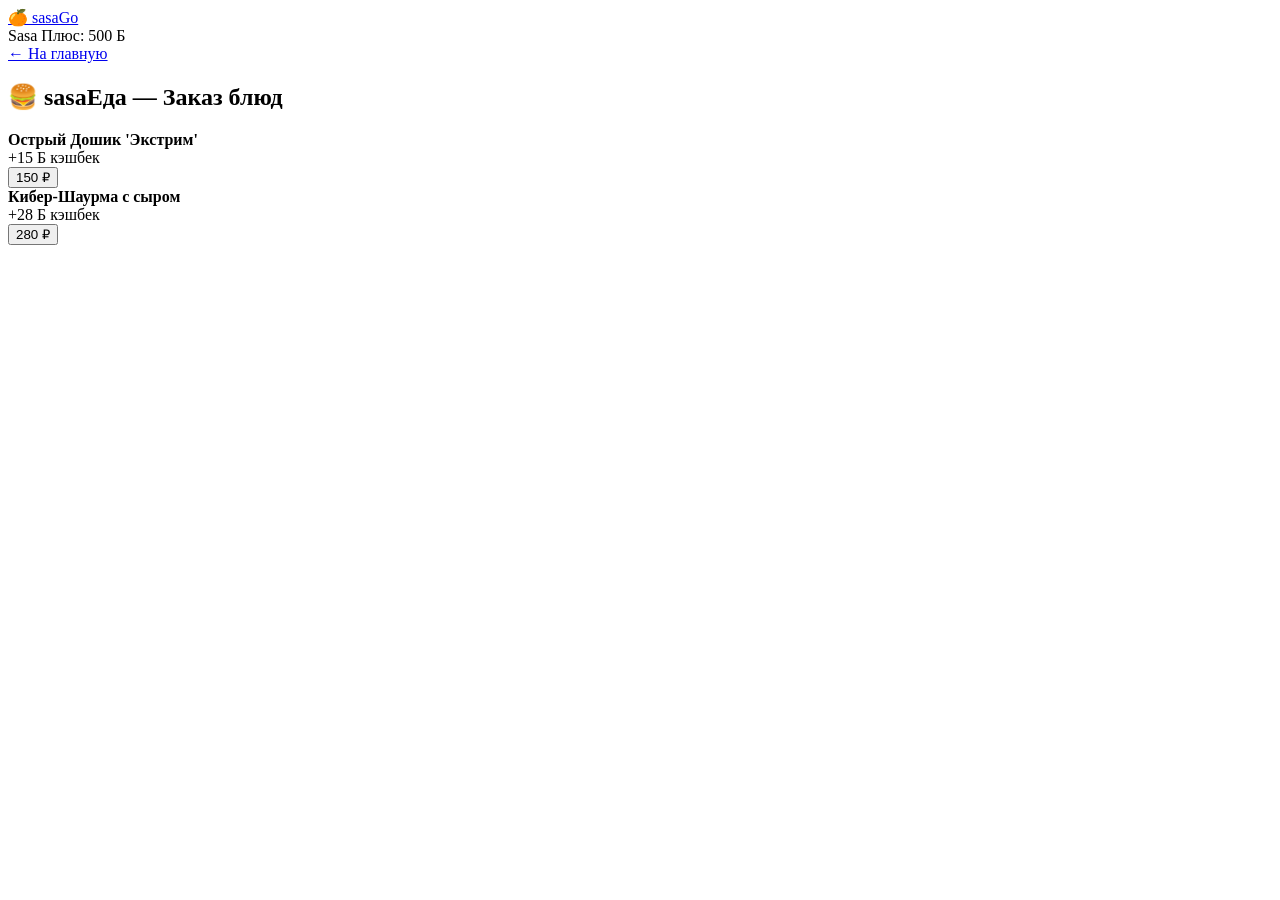
==== templates/food.html @ c4944858 "Add files via upload" ====
<!DOCTYPE html>
<html lang="ru">
<head>
    <meta charset="UTF-8">
    <title>sasaЕда — Доставка</title>
    <link rel="stylesheet" href="css/main.css">
    <link rel="stylesheet" href="css/forms.css">
</head>
<body>

<div class="app-container">
    <header>
        <a href="index.html" class="logo">🍊 sasaGo</a>
        <div class="balance-card">Sasa Плюс: 500 Б</div>
    </header>

    <main class="content">
        <a href="index.html" class="btn btn-back">← На главную</a>
        <h2>🍔 sasaЕда — Заказ блюд</h2>

        <div class="menu-list">
            <div class="menu-item">
                <div>
                    <b>Острый Дошик 'Экстрим'</b>
                    <div class="cashback-badge">+15 Б кэшбек</div>
                </div>
                <button class="btn" onclick="alert('Заказ оформлен!')">150 ₽</button>
            </div>
            <div class="menu-item">
                <div>
                    <b>Кибер-Шаурма с сыром</b>
                    <div class="cashback-badge">+28 Б кэшбек</div>
                </div>
                <button class="btn" onclick="alert('Заказ оформлен!')">280 ₽</button>
            </div>
        </div>
    </main>
</div>

</body>
</html>
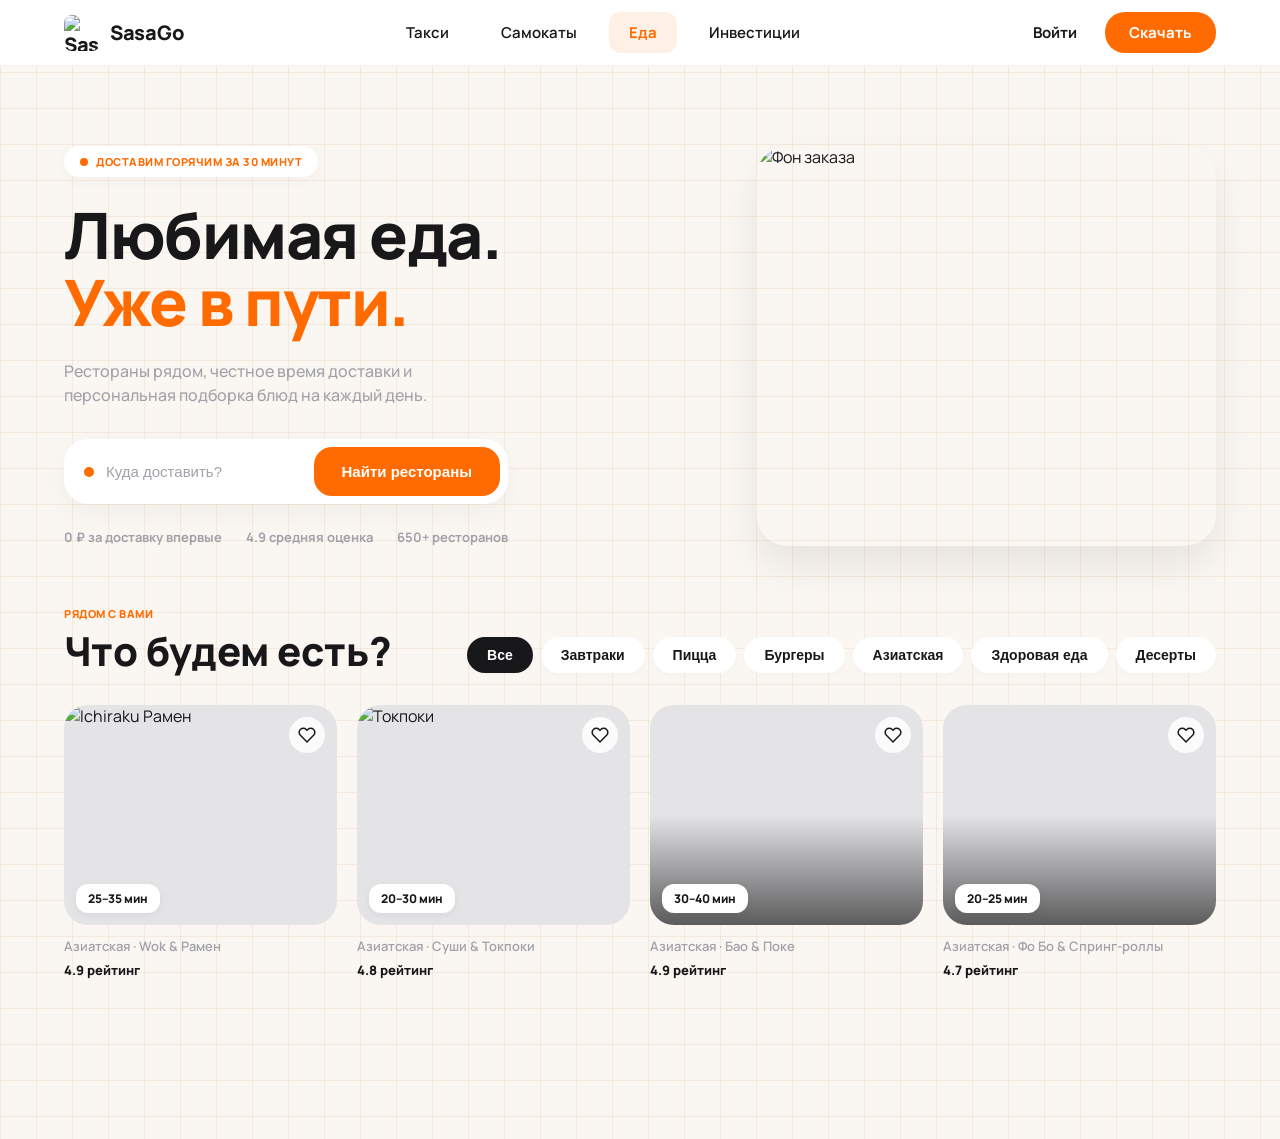
==== commit a97cd842: "Add files via upload" ====
--- a/templates/food.html
+++ b/templates/food.html
@@ -2,40 +2,500 @@
 <html lang="ru">
 <head>
     <meta charset="UTF-8">
-    <title>sasaЕда — Доставка</title>
-    <link rel="stylesheet" href="css/main.css">
-    <link rel="stylesheet" href="css/forms.css">
+    <meta name="viewport" content="width=device-width, initial-scale=1.0">
+    <title>SasaGo — Еда</title>
+    <link rel="stylesheet" href="../css/main.css">
+    <style>
+        /* HERO СЕКЦИЯ */
+        .food-hero {
+            display: flex;
+            align-items: center;
+            justify-content: space-between;
+            gap: 40px;
+            margin: 40px 0 50px;
+        }
+
+        .food-hero-left {
+            max-width: 520px;
+        }
+
+        .hot-badge {
+            display: inline-flex;
+            align-items: center;
+            gap: 8px;
+            background: #FFFFFF;
+            padding: 8px 16px;
+            border-radius: 20px;
+            font-size: 11px;
+            font-weight: 800;
+            color: var(--orange-primary);
+            text-transform: uppercase;
+            letter-spacing: 0.5px;
+            box-shadow: 0 4px 15px rgba(0, 0, 0, 0.03);
+            margin-bottom: 24px;
+        }
+
+        .hot-badge::before {
+            content: "";
+            width: 8px;
+            height: 8px;
+            background-color: var(--orange-primary);
+            border-radius: 50%;
+        }
+
+        .food-title {
+            font-size: 64px;
+            font-weight: 900;
+            line-height: 1.05;
+            color: var(--text-dark);
+            margin-bottom: 24px;
+            letter-spacing: -1.5px;
+        }
+
+        .food-title span {
+            color: var(--orange-primary);
+        }
+
+        .food-desc {
+            font-size: 16px;
+            line-height: 1.5;
+            color: var(--text-subtle);
+            font-weight: 500;
+            margin-bottom: 32px;
+            max-width: 440px;
+        }
+
+        /* Поле ввода адреса */
+        .address-search-box {
+            background: #FFFFFF;
+            border-radius: 24px;
+            padding: 8px 8px 8px 20px;
+            display: flex;
+            align-items: center;
+            justify-content: space-between;
+            box-shadow: 0 10px 30px rgba(0, 0, 0, 0.04);
+            margin-bottom: 24px;
+            max-width: 480px;
+        }
+
+        .address-input-wrapper {
+            display: flex;
+            align-items: center;
+            gap: 12px;
+            flex-grow: 1;
+        }
+
+        .address-dot {
+            width: 10px;
+            height: 10px;
+            background-color: var(--orange-primary);
+            border-radius: 50%;
+            flex-shrink: 0;
+        }
+
+        .address-input {
+            border: none;
+            outline: none;
+            font-size: 15px;
+            font-weight: 600;
+            color: var(--text-dark);
+            width: 100%;
+            background: transparent;
+        }
+
+        .address-input::placeholder {
+            color: #A1A1AA;
+            font-weight: 500;
+        }
+
+        .btn-find-rest {
+            background: var(--orange-primary);
+            color: #FFFFFF;
+            border: none;
+            padding: 16px 28px;
+            border-radius: 18px;
+            font-size: 15px;
+            font-weight: 700;
+            cursor: pointer;
+            transition: all 0.2s ease;
+            white-space: nowrap;
+        }
+
+        .btn-find-rest:hover {
+            background: var(--orange-hover);
+        }
+
+        .food-stats-row {
+            display: flex;
+            align-items: center;
+            gap: 24px;
+            font-size: 13px;
+            color: var(--text-subtle);
+            font-weight: 700;
+        }
+
+        /* Карточка с фото без черной рамки */
+        .order-status-card {
+            width: 460px;
+            height: 400px;
+            border-radius: 32px;
+            position: relative;
+            overflow: hidden;
+            box-shadow: 0 20px 40px rgba(0, 0, 0, 0.08);
+        }
+
+        .order-card-bg {
+            width: 100%;
+            height: 100%;
+            object-fit: cover;
+            display: block;
+        }
+
+        /* СЕКЦИЯ КАТАЛОГА */
+        .catalog-section {
+            margin: 60px 0;
+        }
+
+        .catalog-header {
+            display: flex;
+            align-items: flex-end;
+            justify-content: space-between;
+            margin-bottom: 32px;
+            flex-wrap: wrap;
+            gap: 20px;
+        }
+
+        .catalog-title-group .sub-badge {
+            font-size: 11px;
+            font-weight: 800;
+            color: var(--orange-primary);
+            letter-spacing: 0.5px;
+            text-transform: uppercase;
+            margin-bottom: 8px;
+        }
+
+        .catalog-title {
+            font-size: 40px;
+            font-weight: 900;
+            color: var(--text-dark);
+            line-height: 1.1;
+        }
+
+        .category-pills {
+            display: flex;
+            gap: 8px;
+            flex-wrap: wrap;
+        }
+
+        .pill-btn {
+            background: #FFFFFF;
+            border: none;
+            padding: 10px 20px;
+            border-radius: 20px;
+            font-size: 14px;
+            font-weight: 700;
+            color: var(--text-dark);
+            cursor: pointer;
+            transition: all 0.2s ease;
+            box-shadow: 0 2px 8px rgba(0,0,0,0.02);
+        }
+
+        .pill-btn:hover {
+            background: #E4E4E7;
+        }
+
+        .pill-btn.active {
+            background: #18181B;
+            color: #FFFFFF;
+        }
+
+        /* Сетка карточек */
+        .restaurants-grid {
+            display: grid;
+            grid-template-columns: repeat(4, 1fr);
+            gap: 20px;
+            margin-bottom: 40px;
+        }
+
+        .restaurant-card {
+            display: flex;
+            flex-direction: column;
+            transition: transform 0.2s ease;
+        }
+
+        .restaurant-card:hover {
+            transform: translateY(-4px);
+        }
+
+        .card-image-box {
+            width: 100%;
+            height: 220px;
+            background: #E4E4E7;
+            border-radius: 24px;
+            position: relative;
+            margin-bottom: 12px;
+            overflow: hidden;
+            background-size: cover;
+            background-position: center;
+        }
+
+        .card-img {
+            width: 100%;
+            height: 100%;
+            object-fit: cover;
+            display: block;
+        }
+
+        .fav-btn {
+            position: absolute;
+            top: 12px;
+            right: 12px;
+            width: 36px;
+            height: 36px;
+            background: rgba(255, 255, 255, 0.85);
+            backdrop-filter: blur(8px);
+            border-radius: 50%;
+            display: flex;
+            align-items: center;
+            justify-content: center;
+            cursor: pointer;
+            border: none;
+            z-index: 1;
+            transition: transform 0.2s ease;
+        }
+
+        .fav-btn:hover {
+            transform: scale(1.1);
+        }
+
+        .time-badge {
+            position: absolute;
+            bottom: 12px;
+            left: 12px;
+            background: #FFFFFF;
+            padding: 6px 12px;
+            border-radius: 12px;
+            font-size: 12px;
+            font-weight: 800;
+            color: var(--text-dark);
+            box-shadow: 0 2px 8px rgba(0, 0, 0, 0.06);
+            z-index: 1;
+        }
+
+
+        .restaurant-name {
+            font-size: 18px;
+            font-weight: 800;
+            color: var(--text-dark);
+        }
+
+        .add-btn {
+            width: 32px;
+            height: 32px;
+            background: #F4F4F5;
+            border-radius: 50%;
+            border: none;
+            display: flex;
+            align-items: center;
+            justify-content: center;
+            font-size: 18px;
+            font-weight: 600;
+            color: var(--text-dark);
+            cursor: pointer;
+            transition: all 0.2s ease;
+        }
+
+        .add-btn:hover {
+            background: var(--orange-primary);
+            color: #FFFFFF;
+        }
+
+        .restaurant-meta {
+            font-size: 13px;
+            color: var(--text-subtle);
+            font-weight: 600;
+            margin-bottom: 6px;
+        }
+
+        .restaurant-rating {
+            font-size: 13px;
+            font-weight: 800;
+            color: var(--text-dark);
+        }
+
+        /* Адаптив */
+        @media (max-width: 992px) {
+            .food-hero { flex-direction: column; }
+            .order-status-card { width: 100%; }
+            .restaurants-grid { grid-template-columns: repeat(2, 1fr); }
+        }
+
+        @media (max-width: 576px) {
+            .restaurants-grid { grid-template-columns: 1fr; }
+        }
+    </style>
 </head>
 <body>
 
-<div class="app-container">
-    <header>
-        <a href="index.html" class="logo">🍊 sasaGo</a>
-        <div class="balance-card">Sasa Плюс: 500 Б</div>
-    </header>
-
-    <main class="content">
-        <a href="index.html" class="btn btn-back">← На главную</a>
-        <h2>🍔 sasaЕда — Заказ блюд</h2>
-
-        <div class="menu-list">
-            <div class="menu-item">
-                <div>
-                    <b>Острый Дошик 'Экстрим'</b>
-                    <div class="cashback-badge">+15 Б кэшбек</div>
-                </div>
-                <button class="btn" onclick="alert('Заказ оформлен!')">150 ₽</button>
-            </div>
-            <div class="menu-item">
-                <div>
-                    <b>Кибер-Шаурма с сыром</b>
-                    <div class="cashback-badge">+28 Б кэшбек</div>
-                </div>
-                <button class="btn" onclick="alert('Заказ оформлен!')">280 ₽</button>
+    <!-- ШАПКА -->
+    <header class="navbar">
+        <div class="nav-container">
+            <a href="index.html" class="logo">
+                <img src="assets/sasavot.jpg" alt="SasaGo" class="logo-img">
+                <span class="logo-text">SasaGo</span>
+            </a>
+
+            <nav class="nav-links">
+                <a href="taxi.html" class="nav-tab">Такси</a>
+                <a href="scooters.html" class="nav-tab">Самокаты</a>
+                <a href="food.html" class="nav-tab active">Еда</a>
+                <a href="invest.html" class="nav-tab">Инвестиции</a>
+            </nav>
+
+            <div class="nav-actions">
+                <button class="btn-login">Войти</button>
+                <button class="btn-download">Скачать</button>
             </div>
         </div>
-    </main>
-</div>
-
+    </header>
+
+    <div class="taxi-container">
+        
+        <!-- ВЕРХНИЙ БЛОК -->
+        <div class="food-hero">
+            <div class="food-hero-left">
+                <div class="hot-badge">ДОСТАВИМ ГОРЯЧИМ ЗА 30 МИНУТ</div>
+
+                <h1 class="food-title">
+                    Любимая еда.<br>
+                    <span>Уже в пути.</span>
+                </h1>
+
+                <p class="food-desc">
+                    Рестораны рядом, честное время доставки и персональная подборка блюд на каждый день.
+                </p>
+
+                <div class="address-search-box">
+                    <div class="address-input-wrapper">
+                        <div class="address-dot"></div>
+                        <input type="text" class="address-input" placeholder="Куда доставить?">
+                    </div>
+                    <button class="btn-find-rest">Найти рестораны</button>
+                </div>
+
+                <div class="food-stats-row">
+                    <span>0 ₽ за доставку впервые</span>
+                    <span>4.9 средняя оценка</span>
+                    <span>650+ ресторанов</span>
+                </div>
+            </div>
+
+            <!-- Карточка с поросятами -->
+            <div class="order-status-card">
+                <img src="assets/svinke.jpg" alt="Фон заказа" class="order-card-bg">
+            </div>
+        </div>
+
+        <!-- КАТАЛОГ -->
+        <div class="catalog-section">
+            <div class="catalog-header">
+                <div class="catalog-title-group">
+                    <div class="sub-badge">РЯДОМ С ВАМИ</div>
+                    <h2 class="catalog-title">Что будем есть?</h2>
+                </div>
+
+                <div class="category-pills">
+                    <button class="pill-btn active" data-category="all">Все</button>
+                    <button class="pill-btn" data-category="breakfast">Завтраки</button>
+                    <button class="pill-btn" data-category="pizza">Пицца</button>
+                    <button class="pill-btn" data-category="burgers">Бургеры</button>
+                    <button class="pill-btn" data-category="asian">Азиатская</button>
+                    <button class="pill-btn" data-category="healthy">Здоровая еда</button>
+                    <button class="pill-btn" data-category="desserts">Десерты</button>
+                </div>
+            </div>
+
+            <!-- Сетка ресторанов -->
+            <div class="restaurants-grid" id="restaurants-grid">
+                
+                <div class="restaurant-card" data-category="asian">
+                    <div class="card-image-box">
+                        <img src="assets/ichiraku.jpg" alt="Ichiraku Рамен" class="card-img">
+                        <button class="fav-btn" aria-label="В избранное">
+                            <svg width="18" height="18" viewBox="0 0 24 24" fill="none" stroke="#18181B" stroke-width="2"><path d="M20.84 4.61a5.5 5.5 0 0 0-7.78 0L12 5.67l-1.06-1.06a5.5 5.5 0 0 0-7.78 7.78l1.06 1.06L12 21.23l7.78-7.78 1.06-1.06a5.5 5.5 0 0 0 0-7.78z"></path></svg>
+                        </button>
+                        <div class="time-badge">25–35 мин</div>
+                    </div>
+                    <div class="restaurant-meta">Азиатская · Wok & Рамен</div>
+                    <div class="restaurant-rating">4.9 рейтинг</div>
+                </div>
+                <div class="restaurant-card" data-category="asian">
+                    <div class="card-image-box">
+                        <!-- Картинка внутри блока, старый background-image убран -->
+                        <img src="assets/tokpoki.jpg" alt="Токпоки" class="card-img">
+                        
+                        <button class="fav-btn" aria-label="В избранное">
+                            <svg width="18" height="18" viewBox="0 0 24 24" fill="none" stroke="#18181B" stroke-width="2">
+                                <path d="M20.84 4.61a5.5 5.5 0 0 0-7.78 0L12 5.67l-1.06-1.06a5.5 5.5 0 0 0-7.78 7.78l1.06 1.06L12 21.23l7.78-7.78 1.06-1.06a5.5 5.5 0 0 0 0-7.78z"></path>
+                            </svg>
+                        </button>
+                        <div class="time-badge">20–30 мин</div>
+                    </div>
+                    <div class="restaurant-meta">Азиатская · Суши & Токпоки</div>
+                    <div class="restaurant-rating">4.8 рейтинг</div>
+                </div>
+
+                <div class="restaurant-card" data-category="asian breakfast">
+                    <div class="card-image-box" style="background-image: linear-gradient(180deg, rgba(0,0,0,0) 50%, rgba(0,0,0,0.6) 100%), url('../assets/food3.jpg');">
+                        <button class="fav-btn" aria-label="В избранное">
+                            <svg width="18" height="18" viewBox="0 0 24 24" fill="none" stroke="#18181B" stroke-width="2"><path d="M20.84 4.61a5.5 5.5 0 0 0-7.78 0L12 5.67l-1.06-1.06a5.5 5.5 0 0 0-7.78 7.78l1.06 1.06L12 21.23l7.78-7.78 1.06-1.06a5.5 5.5 0 0 0 0-7.78z"></path></svg>
+                        </button>
+                        <div class="time-badge">30–40 мин</div>
+                    </div>
+                    <div class="restaurant-meta">Азиатская · Бао & Поке</div>
+                    <div class="restaurant-rating">4.9 рейтинг</div>
+                </div>
+
+                <div class="restaurant-card" data-category="asian">
+                    <div class="card-image-box" style="background-image: linear-gradient(180deg, rgba(0,0,0,0) 50%, rgba(0,0,0,0.6) 100%), url('../assets/food4.jpg');">
+                        <button class="fav-btn" aria-label="В избранное">
+                            <svg width="18" height="18" viewBox="0 0 24 24" fill="none" stroke="#18181B" stroke-width="2"><path d="M20.84 4.61a5.5 5.5 0 0 0-7.78 0L12 5.67l-1.06-1.06a5.5 5.5 0 0 0-7.78 7.78l1.06 1.06L12 21.23l7.78-7.78 1.06-1.06a5.5 5.5 0 0 0 0-7.78z"></path></svg>
+                        </button>
+                        <div class="time-badge">20–25 мин</div>
+                    </div>
+                    <div class="restaurant-meta">Азиатская · Фо Бо & Спринг-роллы</div>
+                    <div class="restaurant-rating">4.7 рейтинг</div>
+                </div>
+
+            </div>
+        </div>
+
+    </div>
+
+    <script>
+        document.addEventListener('DOMContentLoaded', () => {
+            const filterButtons = document.querySelectorAll('.pill-btn');
+            const restaurantCards = document.querySelectorAll('.restaurant-card');
+
+            filterButtons.forEach(button => {
+                button.addEventListener('click', () => {
+                    filterButtons.forEach(btn => btn.classList.remove('active'));
+                    button.classList.add('active');
+
+                    const selectedCategory = button.getAttribute('data-category');
+
+                    restaurantCards.forEach(card => {
+                        const cardCategories = card.getAttribute('data-category').split(' ');
+                        
+                        if (selectedCategory === 'all' || cardCategories.includes(selectedCategory)) {
+                            card.style.display = 'flex';
+                        } else {
+                            card.style.display = 'none';
+                        }
+                    });
+                });
+            });
+        });
+    </script>
 </body>
 </html>
--- a/css/main.css
+++ b/css/main.css
@@ -0,0 +1,648 @@
+@import url('https://fonts.googleapis.com/css2?family=Manrope:wght@400;500;600;700;800;900&display=swap');
+
+/* ==========================================================================
+   1. ПЕРЕМЕННЫЕ И БАЗОВЫЕ СТИЛИ
+   ========================================================================== */
+:root {
+  --orange-primary: #FF6B00;
+  --orange-hover: #E66000;
+  --bg-orange-light: #FFF0E5;
+  --bg-body: #FAF7F2;
+  --text-dark: #18181B;
+  --text-muted: #71717A;
+  --text-subtle: #A1A1AA;
+  --border-light: rgba(0, 0, 0, 0.05);
+  --font-main: 'Manrope', -apple-system, BlinkMacSystemFont, 'Segoe UI', Roboto, sans-serif;
+}
+
+* {
+  box-sizing: border-box;
+  margin: 0;
+  padding: 0;
+}
+
+body {
+  font-family: var(--font-main);
+  background-color: var(--bg-body);
+  /* Клетчатый фон */
+  background-image: 
+    linear-gradient(to right, rgba(225, 170, 130, 0.2) 1px, transparent 1px),
+    linear-gradient(to bottom, rgba(225, 170, 130, 0.2) 1px, transparent 1px);
+  background-size: 36px 36px;
+  color: var(--text-dark);
+  min-height: 100vh;
+  overflow-x: hidden;
+}
+
+/* ==========================================================================
+   2. ШАПКА И НАВИГАЦИЯ (HEADER)
+   ========================================================================== */
+.navbar {
+  width: 100%;
+  background: #FFFFFF;
+  position: sticky;
+  top: 0;
+  z-index: 100;
+  border-bottom: 1px solid var(--border-light);
+}
+
+.nav-container {
+  max-width: 1200px;
+  margin: 0 auto;
+  padding: 12px 24px;
+  display: flex;
+  align-items: center;
+  justify-content: space-between;
+}
+
+.logo {
+  display: flex;
+  align-items: center;
+  gap: 10px;
+  text-decoration: none;
+  font-weight: 800;
+  font-size: 20px;
+  color: var(--text-dark);
+  letter-spacing: -0.3px;
+}
+
+.logo-icon {
+  background: var(--orange-primary);
+  color: #FFFFFF;
+  width: 36px;
+  height: 36px;
+  border-radius: 10px;
+  display: flex;
+  align-items: center;
+  justify-content: center;
+  font-weight: 800;
+  font-size: 18px;
+}
+
+.nav-links {
+  display: flex;
+  gap: 12px;
+  align-items: center;
+}
+
+.nav-tab {
+  padding: 10px 20px;
+  border-radius: 12px;
+  text-decoration: none;
+  color: var(--text-dark);
+  font-size: 15px;
+  font-weight: 600;
+  transition: all 0.2s ease;
+  background: transparent;
+}
+
+.nav-tab:hover {
+  background: rgba(0, 0, 0, 0.03);
+}
+
+.nav-tab.active {
+  background: var(--bg-orange-light);
+  color: var(--orange-primary);
+  font-weight: 700;
+}
+
+.nav-actions {
+  display: flex;
+  align-items: center;
+  gap: 16px;
+}
+
+.btn-login {
+  background: none;
+  border: none;
+  font-size: 15px;
+  font-weight: 700;
+  cursor: pointer;
+  padding: 8px 12px;
+  color: var(--text-dark);
+  font-family: inherit;
+}
+
+.btn-download {
+  background: var(--orange-primary);
+  color: #FFFFFF;
+  border: none;
+  padding: 10px 24px;
+  border-radius: 20px;
+  font-weight: 700;
+  font-size: 15px;
+  cursor: pointer;
+  font-family: inherit;
+  transition: background-color 0.2s ease;
+}
+
+.btn-download:hover {
+  background-color: var(--orange-hover);
+}
+
+/* ==========================================================================
+   3. ГЛАВНАЯ СЕКЦИЯ ТАКСИ (HERO SECTION)
+   ========================================================================== */
+.taxi-container {
+  max-width: 1200px;
+  margin: 0 auto;
+  padding: 40px 24px 100px;
+}
+
+.hero-section {
+  display: flex;
+  justify-content: space-between;
+  align-items: flex-start;
+  gap: 48px;
+  margin-bottom: 60px;
+}
+
+.hero-left {
+  flex: 1;
+  max-width: 550px;
+}
+
+.hero-right {
+  width: 480px;
+  flex-shrink: 0;
+}
+
+.driver-avatar-img {
+    width: 48px;          /* Фиксированная ширина */
+    height: 48px;         /* Фиксированная высота */
+    min-width: 48px;      /* Чтобы картинка не сжималась */
+    border-radius: 50%;   /* Делает фото идеальным кругом */
+    object-fit: cover;    /* Сохраняет пропорции лица, обрезая лишнее по краям */
+    display: block;
+}
+.logo-img {
+    width: 36px;            /* Ширина картинки */
+    height: 36px;           /* Высота картинки */
+    object-fit: cover;      /* Чтобы картинка не плющилась */
+    border-radius: 8px;     /* Скругление углов (по желанию) */
+    display: block;
+}
+
+/* Бейдж Онлайн */
+.badge {
+  display: inline-flex;
+  align-items: center;
+  gap: 8px;
+  background: var(--bg-orange-light);
+  color: var(--orange-primary);
+  padding: 6px 14px;
+  border-radius: 20px;
+  font-size: 11px;
+  font-weight: 800;
+  letter-spacing: 0.5px;
+  margin-bottom: 16px;
+  border: 1px solid rgba(255, 107, 0, 0.15);
+}
+
+.badge-dot {
+  width: 8px;
+  height: 8px;
+  background-color: #10B981; /* Зеленый индикатор */
+  border-radius: 50%;
+  display: inline-block;
+}
+
+.taxi-title {
+  font-size: 56px;
+  font-weight: 900;
+  line-height: 1.1;
+  margin-bottom: 16px;
+  letter-spacing: -1px;
+}
+
+.orange-text {
+  color: var(--orange-primary);
+}
+
+.taxi-desc {
+  font-size: 18px;
+  color: var(--text-muted);
+  line-height: 1.5;
+  margin-bottom: 36px;
+}
+
+.features-row {
+  display: grid;
+  grid-template-columns: repeat(3, 1fr);
+  gap: 16px;
+}
+
+.feature-card {
+  background: #FFFFFF;
+  border-radius: 16px;
+  padding: 20px 16px;
+  text-align: center;
+  border: 1px solid rgba(0, 0, 0, 0.04);
+  box-shadow: 0 4px 12px rgba(0, 0, 0, 0.02);
+  font-size: 13px;
+  font-weight: 700;
+  color: var(--text-dark);
+  display: flex;
+  flex-direction: column;
+  align-items: center;
+  gap: 10px;
+}
+
+.feature-icon-box {
+  width: 32px;
+  height: 32px;
+  background: var(--bg-orange-light);
+  border-radius: 10px;
+  display: flex;
+  align-items: center;
+  justify-content: center;
+  font-weight: 900;
+  color: var(--orange-primary);
+}
+
+/* ==========================================================================
+   4. ВИДДЖЕТ ФОРМЫ И КАРТА (ORDER WIDGET)
+   ========================================================================== */
+.order-widget {
+  background: #FFFFFF;
+  border-radius: 28px;
+  padding: 24px;
+  box-shadow: 0 10px 30px rgba(0, 0, 0, 0.05);
+}
+
+/* Карта в форме */
+.widget-map {
+  position: relative;
+  height: 120px;
+  background: #F4EFEA;
+  border-radius: 20px;
+  overflow: hidden;
+  margin-bottom: 20px;
+}
+
+.map-grid-bg {
+  position: absolute;
+  inset: 0;
+  background-image: 
+    linear-gradient(to right, rgba(0,0,0,0.05) 1px, transparent 1px),
+    linear-gradient(to bottom, rgba(0,0,0,0.05) 1px, transparent 1px);
+  background-size: 16px 16px;
+}
+
+.route-svg {
+  position: absolute;
+  inset: 0;
+  width: 100%;
+  height: 100%;
+}
+
+.route-line {
+  fill: none;
+  stroke: var(--orange-primary);
+  stroke-width: 4;
+  stroke-linecap: round;
+}
+
+.point-start { fill: #18181B; }
+.point-mid { fill: var(--orange-primary); }
+.point-end { fill: var(--orange-primary); }
+
+.map-badge-location {
+  position: absolute;
+  top: 12px;
+  left: 12px;
+  background: #FFFFFF;
+  padding: 6px 12px;
+  border-radius: 10px;
+  font-size: 12px;
+  font-weight: 700;
+  box-shadow: 0 2px 8px rgba(0,0,0,0.06);
+}
+
+.map-tag {
+  position: absolute;
+  bottom: 12px;
+  right: 12px;
+  background: rgba(24, 24, 27, 0.85);
+  color: #FFFFFF;
+  padding: 6px 12px;
+  border-radius: 10px;
+  font-size: 11px;
+  font-weight: 700;
+  backdrop-filter: blur(4px);
+}
+
+/* Инпуты */
+.input-group {
+  position: relative;
+  display: flex;
+  align-items: center;
+}
+
+.input-group-margin-sm { margin-bottom: 8px; }
+.input-group-margin-md { margin-bottom: 16px; }
+
+.input-dot {
+  position: absolute;
+  left: 16px;
+  width: 10px;
+  height: 10px;
+  border-radius: 50%;
+  z-index: 2;
+}
+
+.input-dot.orange { background-color: var(--orange-primary); }
+.input-dot.black { background-color: var(--text-dark); }
+
+.input-group input {
+  width: 100%;
+  height: 48px;
+  background: #F7F7F8;
+  border: 1px solid transparent;
+  border-radius: 14px;
+  padding: 0 16px 0 38px;
+  font-size: 14px;
+  font-weight: 600;
+  font-family: inherit;
+  color: var(--text-dark);
+  outline: none;
+  transition: all 0.2s;
+}
+
+.input-group input:focus {
+  background: #FFFFFF;
+  border-color: var(--orange-primary);
+  box-shadow: 0 0 0 3px rgba(255, 107, 0, 0.1);
+}
+
+/* Сетка тарифов */
+.tariffs-grid {
+  display: grid;
+  grid-template-columns: repeat(2, 1fr);
+  gap: 10px;
+  margin-bottom: 16px;
+}
+
+.tariff-box {
+  background: #F7F7F8;
+  border: 2px solid transparent;
+  border-radius: 14px;
+  padding: 12px 14px;
+  cursor: pointer;
+  transition: all 0.2s;
+}
+
+.tariff-box:hover {
+  background: #EFEFEF;
+}
+
+.tariff-box.active {
+  background: #FFF5EE;
+  border-color: var(--orange-primary);
+}
+
+.tariff-box-info {
+  display: flex;
+  flex-direction: column;
+}
+
+.tariff-box-title {
+  font-size: 13px;
+  font-weight: 800;
+  color: var(--text-dark);
+}
+
+.tariff-box-price {
+  font-size: 12px;
+  color: var(--text-muted);
+  font-weight: 600;
+  margin-top: 2px;
+}
+
+.tariff-box.active .tariff-box-price {
+  color: var(--orange-primary);
+}
+
+/* Переключатель и дата */
+.plan-toggle {
+  display: flex;
+  align-items: center;
+  justify-content: space-between;
+  margin-bottom: 12px;
+  font-size: 13px;
+  font-weight: 700;
+  color: var(--text-dark);
+}
+
+.switch {
+  position: relative;
+  display: inline-block;
+  width: 44px;
+  height: 24px;
+}
+
+.switch input { opacity: 0; width: 0; height: 0; }
+
+.slider {
+  position: absolute;
+  cursor: pointer;
+  inset: 0;
+  background-color: #E4E4E7;
+  transition: .3s;
+  border-radius: 24px;
+}
+
+.slider:before {
+  position: absolute;
+  content: "";
+  height: 18px;
+  width: 18px;
+  left: 3px;
+  bottom: 3px;
+  background-color: white;
+  transition: .3s;
+  border-radius: 50%;
+}
+
+input:checked + .slider { background-color: var(--orange-primary); }
+input:checked + .slider:before { transform: translateX(20px); }
+
+.date-input {
+  width: 100%;
+  height: 44px;
+  background: #F7F7F8;
+  border: 1px solid #EAEAEA;
+  border-radius: 12px;
+  padding: 0 14px;
+  font-size: 13px;
+  font-family: inherit;
+  color: var(--text-dark);
+  outline: none;
+  margin-bottom: 16px;
+}
+
+.date-input-hidden { display: none; }
+
+/* Кнопка Заказать */
+.btn-submit {
+  width: 100%;
+  height: 52px;
+  background: var(--orange-primary);
+  color: #FFFFFF;
+  border: none;
+  border-radius: 16px;
+  font-size: 15px;
+  font-weight: 800;
+  cursor: pointer;
+  font-family: inherit;
+  box-shadow: 0 8px 20px rgba(255, 107, 0, 0.25);
+  transition: background-color 0.2s;
+}
+
+.btn-submit:hover {
+  background-color: var(--orange-hover);
+}
+
+/* Быстрые теги адресов */
+.quick-tags {
+  display: flex;
+  flex-wrap: wrap;
+  gap: 8px;
+  margin-top: 16px;
+}
+
+.tag-chip {
+  background: #F4F4F5;
+  border: none;
+  padding: 8px 12px;
+  border-radius: 10px;
+  font-size: 12px;
+  font-weight: 700;
+  color: var(--text-dark);
+  cursor: pointer;
+  font-family: inherit;
+  transition: background 0.2s;
+}
+
+.tag-chip:hover {
+  background: #E4E4E7;
+}
+
+/* ==========================================================================
+   5. СЕКЦИЯ ВОДИТЕЛЕЙ (DRIVERS SECTION)
+   ========================================================================== */
+.drivers-wrapper {
+  width: 100%;
+  margin-top: 40px;
+}
+
+.drivers-badge-text {
+  font-size: 12px;
+  font-weight: 800;
+  color: var(--orange-primary);
+  text-transform: uppercase;
+  letter-spacing: 0.5px;
+  margin-bottom: 6px;
+}
+
+.drivers-main-title {
+  font-size: 38px;
+  font-weight: 900;
+  color: var(--text-dark);
+  line-height: 1.1;
+  margin-bottom: 28px;
+}
+
+.drivers-title-muted {
+  color: #A1A1AA;
+}
+
+.drivers-grid-container {
+  display: grid;
+  grid-template-columns: repeat(3, 1fr);
+  gap: 20px;
+}
+
+.driver-card-item {
+  background: #FFFFFF;
+  border-radius: 20px;
+  padding: 20px;
+  display: flex;
+  align-items: center;
+  justify-content: space-between;
+  border: 1px solid rgba(0, 0, 0, 0.04);
+  box-shadow: 0 4px 16px rgba(0, 0, 0, 0.02);
+}
+
+.driver-info-wrapper {
+  display: flex;
+  align-items: center;
+  gap: 14px;
+}
+
+.driver-avatar-box {
+  width: 48px;
+  height: 48px;
+  border-radius: 14px;
+  background: var(--bg-orange-light);
+  display: flex;
+  align-items: center;
+  justify-content: center;
+  font-size: 24px;
+  flex-shrink: 0;
+}
+
+.driver-name-text {
+  font-size: 15px;
+  font-weight: 800;
+  color: var(--text-dark);
+}
+
+.driver-car-text {
+  font-size: 12px;
+  color: var(--text-muted);
+  font-weight: 600;
+  margin-top: 2px;
+}
+
+.driver-rating-row {
+  display: flex;
+  align-items: center;
+  gap: 4px;
+  font-size: 12px;
+  font-weight: 700;
+  color: var(--text-dark);
+  margin-top: 4px;
+}
+
+.star-symbol { color: #F59E0B; }
+.trips-count { color: var(--text-subtle); font-weight: 500; margin-left: 4px; }
+
+.eta-time-val {
+  font-size: 15px;
+  font-weight: 900;
+  color: var(--orange-primary);
+  text-align: right;
+}
+
+.eta-time-label {
+  font-size: 11px;
+  color: var(--text-subtle);
+  font-weight: 600;
+  text-align: right;
+}
+
+/* ==========================================================================
+   6. АДАПТИВНОСТЬ
+   ========================================================================== */
+@media (max-width: 992px) {
+  .hero-section {
+    flex-direction: column;
+  }
+  .hero-right {
+    width: 100%;
+  }
+  .drivers-grid-container {
+    grid-template-columns: 1fr;
+  }
+}
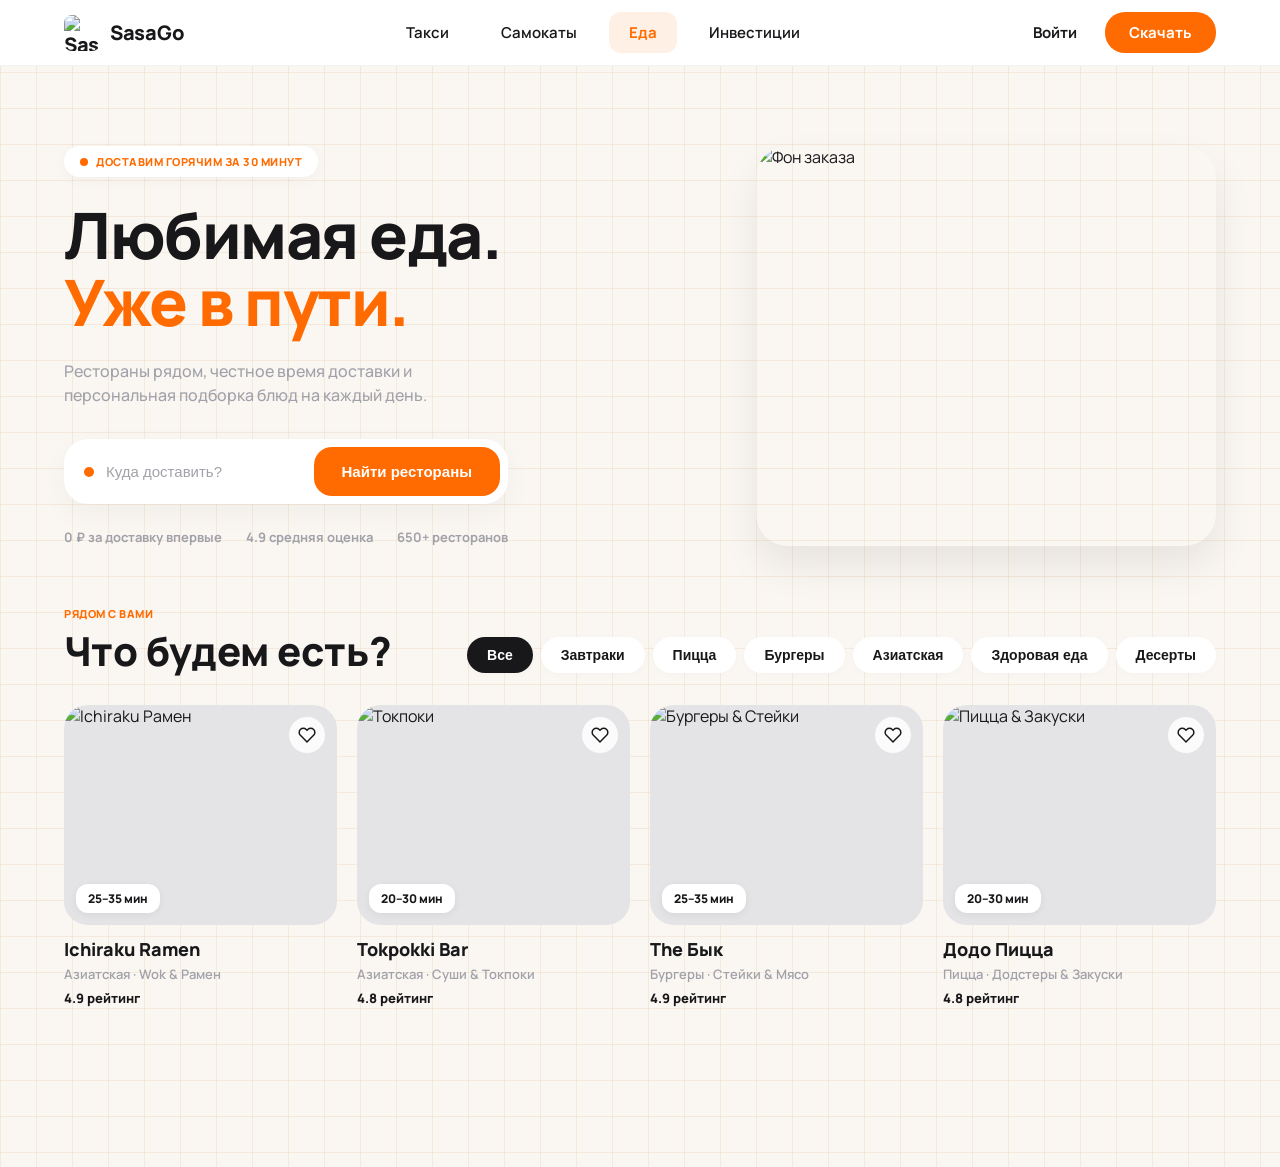
==== commit 73361572: "Add files via upload" ====
--- a/templates/food.html
+++ b/templates/food.html
@@ -6,7 +6,6 @@
     <title>SasaGo — Еда</title>
     <link rel="stylesheet" href="../css/main.css">
     <style>
-        /* HERO СЕКЦИЯ */
         .food-hero {
             display: flex;
             align-items: center;
@@ -65,7 +64,6 @@
             max-width: 440px;
         }
 
-        /* Поле ввода адреса */
         .address-search-box {
             background: #FFFFFF;
             border-radius: 24px;
@@ -134,7 +132,6 @@
             font-weight: 700;
         }
 
-        /* Карточка с фото без черной рамки */
         .order-status-card {
             width: 460px;
             height: 400px;
@@ -151,7 +148,6 @@
             display: block;
         }
 
-        /* СЕКЦИЯ КАТАЛОГА */
         .catalog-section {
             margin: 60px 0;
         }
@@ -209,7 +205,6 @@
             color: #FFFFFF;
         }
 
-        /* Сетка карточек */
         .restaurants-grid {
             display: grid;
             grid-template-columns: repeat(4, 1fr);
@@ -220,6 +215,7 @@
         .restaurant-card {
             display: flex;
             flex-direction: column;
+            cursor: pointer;
             transition: transform 0.2s ease;
         }
 
@@ -235,8 +231,6 @@
             position: relative;
             margin-bottom: 12px;
             overflow: hidden;
-            background-size: cover;
-            background-position: center;
         }
 
         .card-img {
@@ -260,7 +254,7 @@
             justify-content: center;
             cursor: pointer;
             border: none;
-            z-index: 1;
+            z-index: 2;
             transition: transform 0.2s ease;
         }
 
@@ -282,32 +276,11 @@
             z-index: 1;
         }
 
-
         .restaurant-name {
             font-size: 18px;
             font-weight: 800;
             color: var(--text-dark);
-        }
-
-        .add-btn {
-            width: 32px;
-            height: 32px;
-            background: #F4F4F5;
-            border-radius: 50%;
-            border: none;
-            display: flex;
-            align-items: center;
-            justify-content: center;
-            font-size: 18px;
-            font-weight: 600;
-            color: var(--text-dark);
-            cursor: pointer;
-            transition: all 0.2s ease;
-        }
-
-        .add-btn:hover {
-            background: var(--orange-primary);
-            color: #FFFFFF;
+            margin-bottom: 4px;
         }
 
         .restaurant-meta {
@@ -323,7 +296,6 @@
             color: var(--text-dark);
         }
 
-        /* Адаптив */
         @media (max-width: 992px) {
             .food-hero { flex-direction: column; }
             .order-status-card { width: 100%; }
@@ -337,7 +309,6 @@
 </head>
 <body>
 
-    <!-- ШАПКА -->
     <header class="navbar">
         <div class="nav-container">
             <a href="index.html" class="logo">
@@ -361,7 +332,6 @@
 
     <div class="taxi-container">
         
-        <!-- ВЕРХНИЙ БЛОК -->
         <div class="food-hero">
             <div class="food-hero-left">
                 <div class="hot-badge">ДОСТАВИМ ГОРЯЧИМ ЗА 30 МИНУТ</div>
@@ -378,9 +348,9 @@
                 <div class="address-search-box">
                     <div class="address-input-wrapper">
                         <div class="address-dot"></div>
-                        <input type="text" class="address-input" placeholder="Куда доставить?">
+                        <input type="text" class="address-input" id="address-input" placeholder="Куда доставить?">
                     </div>
-                    <button class="btn-find-rest">Найти рестораны</button>
+                    <button class="btn-find-rest" id="btn-find-rest">Найти рестораны</button>
                 </div>
 
                 <div class="food-stats-row">
@@ -390,13 +360,11 @@
                 </div>
             </div>
 
-            <!-- Карточка с поросятами -->
             <div class="order-status-card">
                 <img src="assets/svinke.jpg" alt="Фон заказа" class="order-card-bg">
             </div>
         </div>
 
-        <!-- КАТАЛОГ -->
         <div class="catalog-section">
             <div class="catalog-header">
                 <div class="catalog-title-group">
@@ -415,10 +383,9 @@
                 </div>
             </div>
 
-            <!-- Сетка ресторанов -->
             <div class="restaurants-grid" id="restaurants-grid">
                 
-                <div class="restaurant-card" data-category="asian">
+                <div class="restaurant-card" data-category="asian" data-price="450 ₽">
                     <div class="card-image-box">
                         <img src="assets/ichiraku.jpg" alt="Ichiraku Рамен" class="card-img">
                         <button class="fav-btn" aria-label="В избранное">
@@ -426,14 +393,14 @@
                         </button>
                         <div class="time-badge">25–35 мин</div>
                     </div>
+                    <div class="restaurant-name">Ichiraku Ramen</div>
                     <div class="restaurant-meta">Азиатская · Wok & Рамен</div>
                     <div class="restaurant-rating">4.9 рейтинг</div>
                 </div>
-                <div class="restaurant-card" data-category="asian">
+
+                <div class="restaurant-card" data-category="asian" data-price="600 ₽">
                     <div class="card-image-box">
-                        <!-- Картинка внутри блока, старый background-image убран -->
                         <img src="assets/tokpoki.jpg" alt="Токпоки" class="card-img">
-                        
                         <button class="fav-btn" aria-label="В избранное">
                             <svg width="18" height="18" viewBox="0 0 24 24" fill="none" stroke="#18181B" stroke-width="2">
                                 <path d="M20.84 4.61a5.5 5.5 0 0 0-7.78 0L12 5.67l-1.06-1.06a5.5 5.5 0 0 0-7.78 7.78l1.06 1.06L12 21.23l7.78-7.78 1.06-1.06a5.5 5.5 0 0 0 0-7.78z"></path>
@@ -441,30 +408,34 @@
                         </button>
                         <div class="time-badge">20–30 мин</div>
                     </div>
+                    <div class="restaurant-name">Tokpokki Bar</div>
                     <div class="restaurant-meta">Азиатская · Суши & Токпоки</div>
                     <div class="restaurant-rating">4.8 рейтинг</div>
                 </div>
-
-                <div class="restaurant-card" data-category="asian breakfast">
-                    <div class="card-image-box" style="background-image: linear-gradient(180deg, rgba(0,0,0,0) 50%, rgba(0,0,0,0.6) 100%), url('../assets/food3.jpg');">
+                <div class="restaurant-card" data-category="burgers" data-price="450 ₽">
+                    <div class="card-image-box">
+                        <img src="assets/byk.jpg" alt="Бургеры & Стейки" class="card-img">
                         <button class="fav-btn" aria-label="В избранное">
                             <svg width="18" height="18" viewBox="0 0 24 24" fill="none" stroke="#18181B" stroke-width="2"><path d="M20.84 4.61a5.5 5.5 0 0 0-7.78 0L12 5.67l-1.06-1.06a5.5 5.5 0 0 0-7.78 7.78l1.06 1.06L12 21.23l7.78-7.78 1.06-1.06a5.5 5.5 0 0 0 0-7.78z"></path></svg>
                         </button>
-                        <div class="time-badge">30–40 мин</div>
+                        <div class="time-badge">25–35 мин</div>
                     </div>
-                    <div class="restaurant-meta">Азиатская · Бао & Поке</div>
+                    <div class="restaurant-name">The Бык</div>
+                    <div class="restaurant-meta">Бургеры · Стейки & Мясо</div>
                     <div class="restaurant-rating">4.9 рейтинг</div>
                 </div>
 
-                <div class="restaurant-card" data-category="asian">
-                    <div class="card-image-box" style="background-image: linear-gradient(180deg, rgba(0,0,0,0) 50%, rgba(0,0,0,0.6) 100%), url('../assets/food4.jpg');">
+                <div class="restaurant-card" data-category="pizza" data-price="495 ₽">
+                    <div class="card-image-box">
+                        <img src="assets/dodo.jpg" alt="Пицца & Закуски" class="card-img">
                         <button class="fav-btn" aria-label="В избранное">
                             <svg width="18" height="18" viewBox="0 0 24 24" fill="none" stroke="#18181B" stroke-width="2"><path d="M20.84 4.61a5.5 5.5 0 0 0-7.78 0L12 5.67l-1.06-1.06a5.5 5.5 0 0 0-7.78 7.78l1.06 1.06L12 21.23l7.78-7.78 1.06-1.06a5.5 5.5 0 0 0 0-7.78z"></path></svg>
                         </button>
-                        <div class="time-badge">20–25 мин</div>
-                    </div>
-                    <div class="restaurant-meta">Азиатская · Фо Бо & Спринг-роллы</div>
-                    <div class="restaurant-rating">4.7 рейтинг</div>
+                        <div class="time-badge">20–30 мин</div>
+                        </div>
+                        <div class="restaurant-name">Додо Пицца</div>
+                        <div class="restaurant-meta">Пицца · Додстеры & Закуски</div>
+                        <div class="restaurant-rating">4.8 рейтинг</div>
                 </div>
 
             </div>
@@ -476,6 +447,10 @@
         document.addEventListener('DOMContentLoaded', () => {
             const filterButtons = document.querySelectorAll('.pill-btn');
             const restaurantCards = document.querySelectorAll('.restaurant-card');
+            const findBtn = document.getElementById('btn-find-rest');
+            const addressInput = document.getElementById('address-input');
+            const downloadBtn = document.querySelector('.btn-download');
+            const loginBtn = document.querySelector('.btn-login');
 
             filterButtons.forEach(button => {
                 button.addEventListener('click', () => {
@@ -495,6 +470,45 @@
                     });
                 });
             });
+
+            if (findBtn) {
+                findBtn.addEventListener('click', () => {
+                    const address = addressInput.value.trim();
+                    if (address) {
+                        alert(`Ищем доступные рестораны по адресу:\n"${address}"`);
+                    } else {
+                        alert('Пожалуйста, введите адрес доставки!');
+                    }
+                });
+            }
+
+            if (downloadBtn) {
+                downloadBtn.addEventListener('click', () => {
+                    alert('Ссылка на скачивание приложения SasaGo отправлена!');
+                });
+            }
+
+            if (loginBtn) {
+                loginBtn.addEventListener('click', () => {
+                    alert('Вход в аккаунт SasaGo временно недоступен. Попробуйте позже.');
+                });
+            }
+
+            restaurantCards.forEach(card => {
+                card.addEventListener('click', (e) => {
+                    if (e.target.closest('.fav-btn')) {
+                        e.stopPropagation();
+                        alert('Ресторан добавлен в избранное!');
+                        return;
+                    }
+
+                    const name = card.querySelector('.restaurant-name').textContent;
+                    const price = card.getAttribute('data-price') || '350 ₽';
+                    const time = card.querySelector('.time-badge').textContent;
+
+                    alert(`Заказ оформлен! Едем в "${name}". Средний чек: ${price}, Время: ${time}`);
+                });
+            });
         });
     </script>
 </body>
